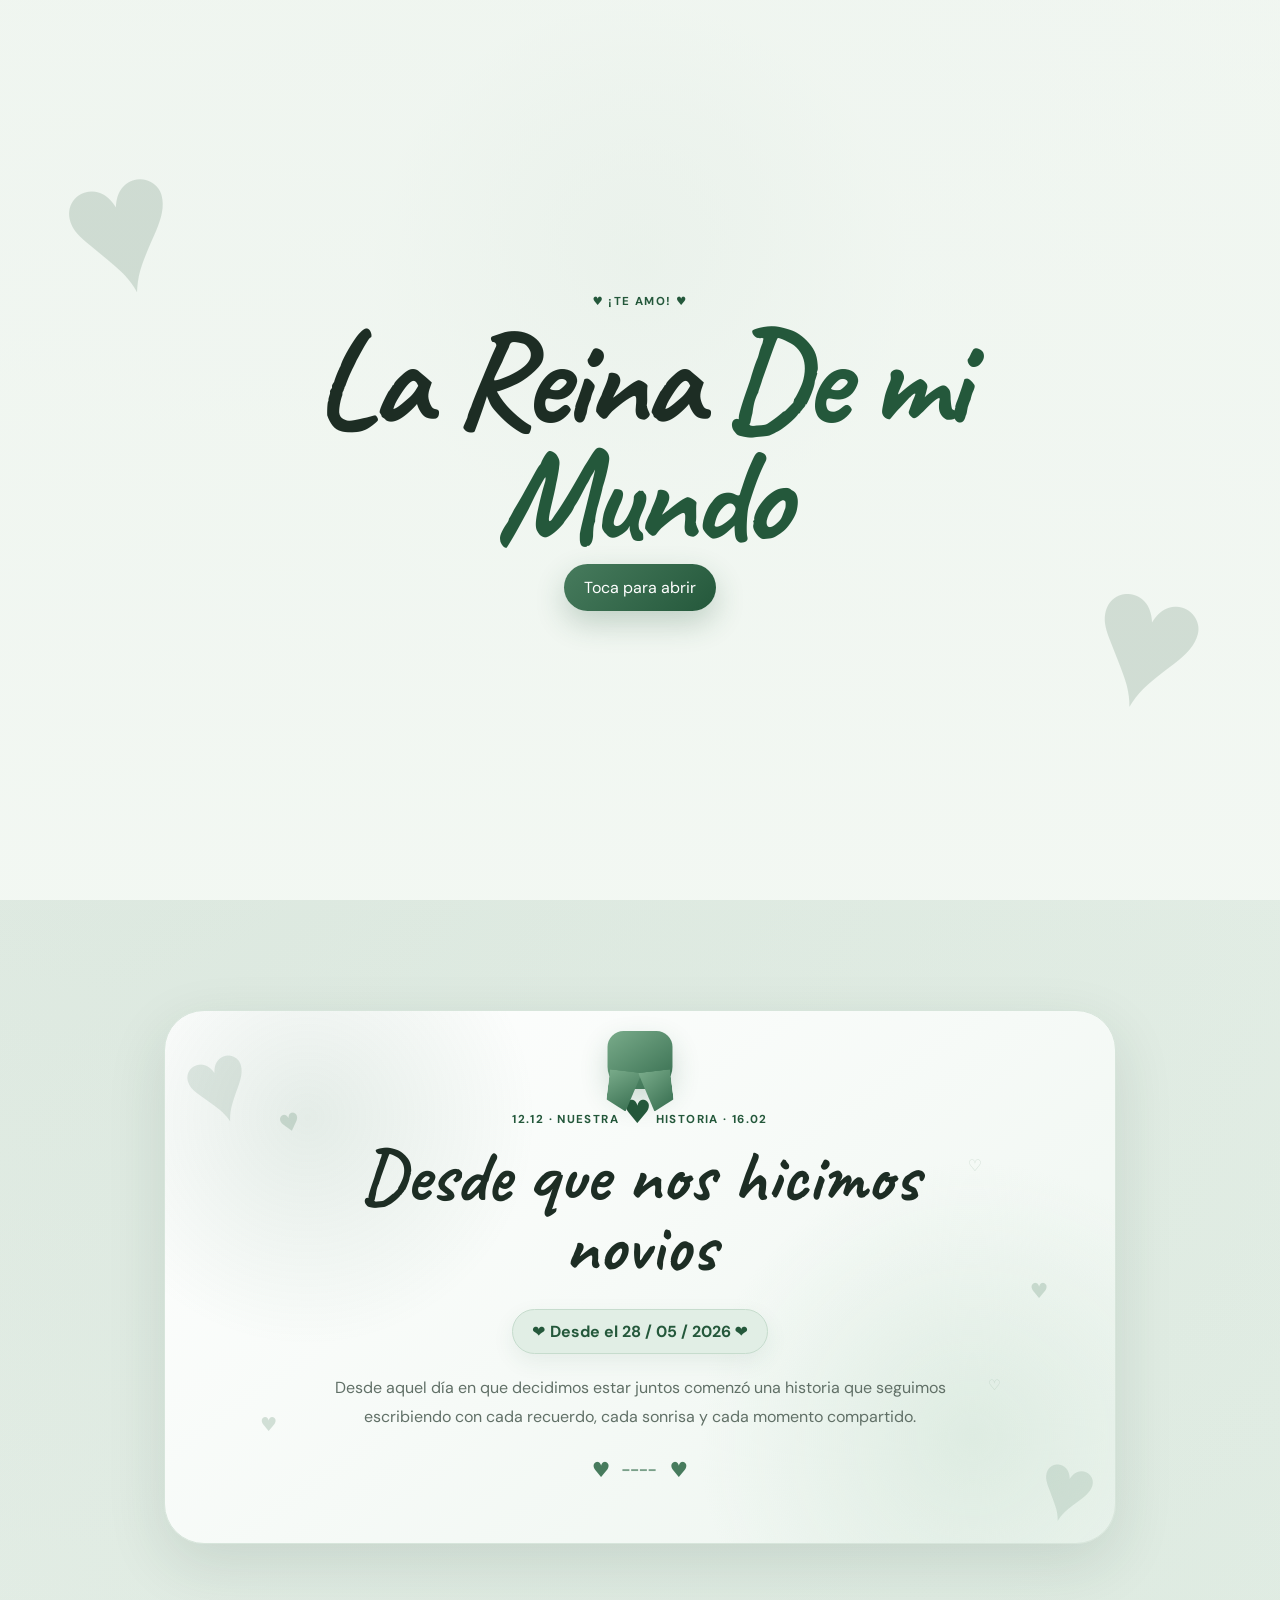
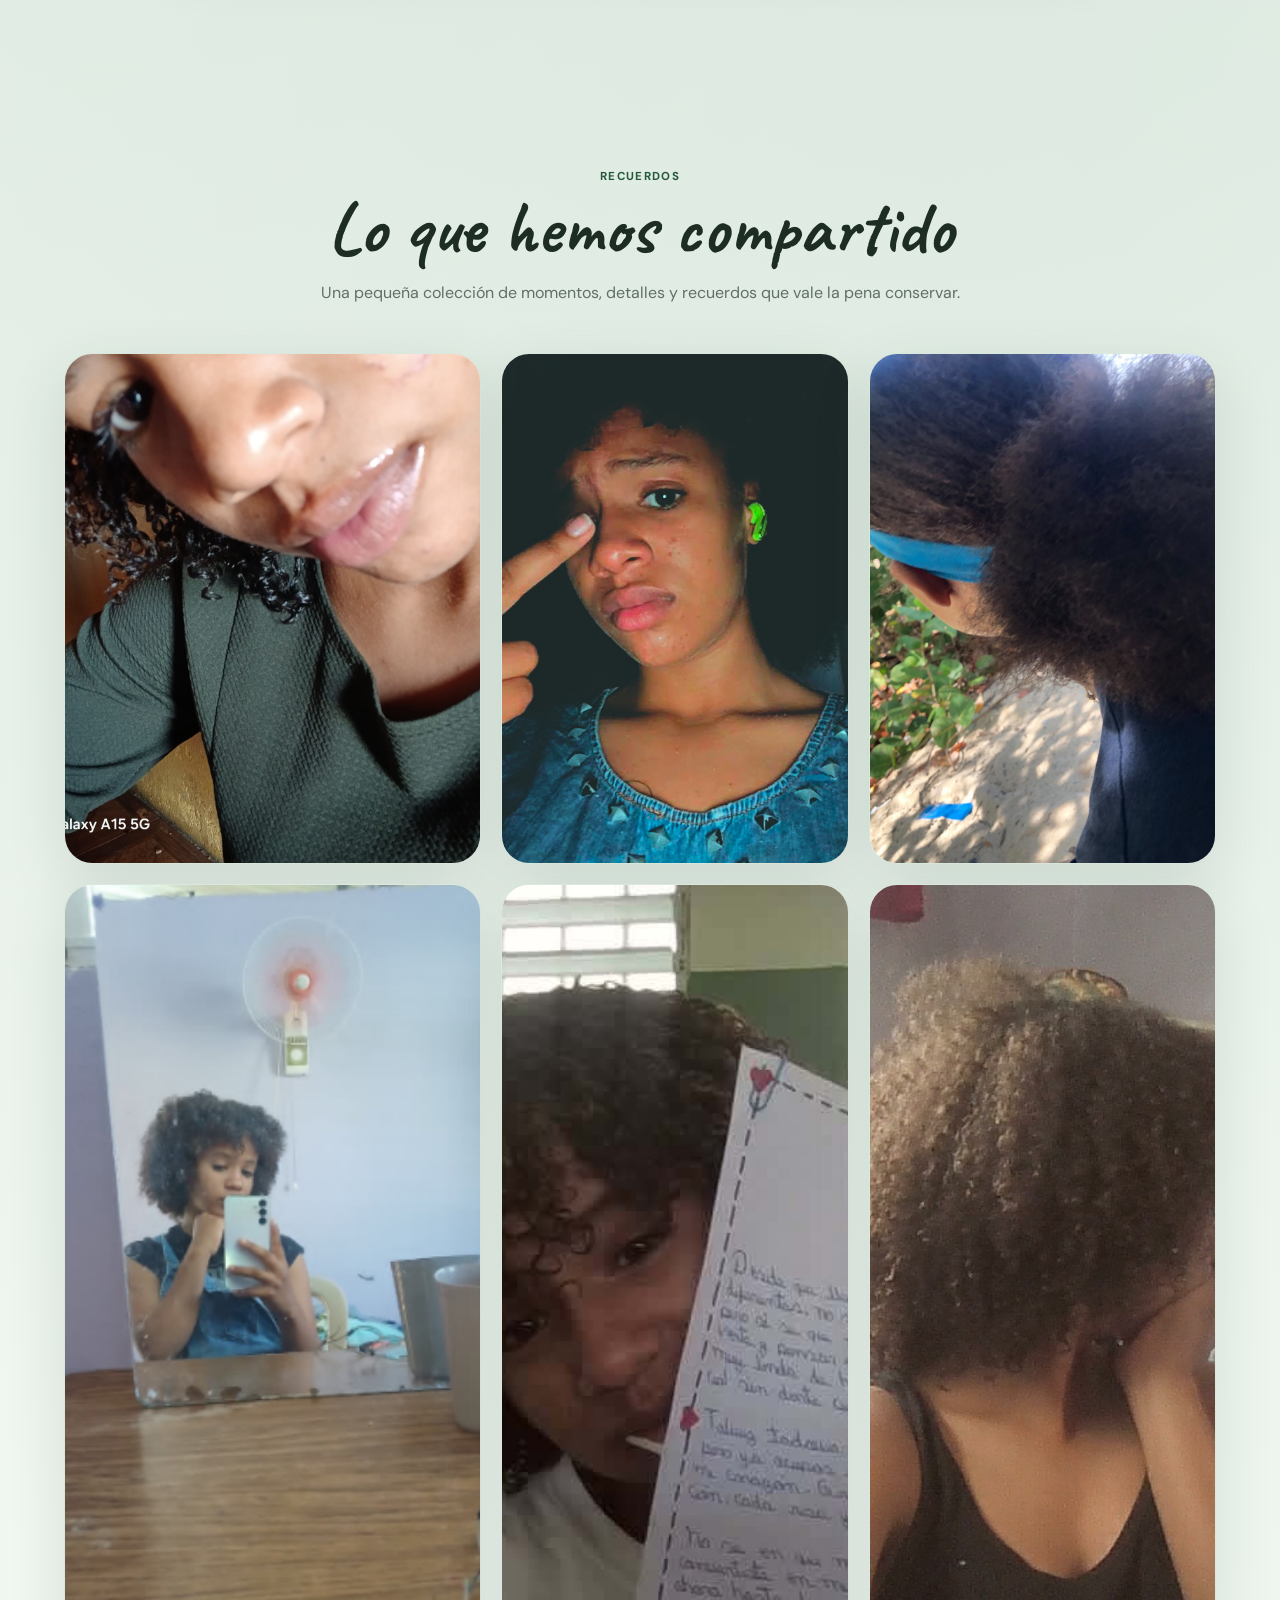
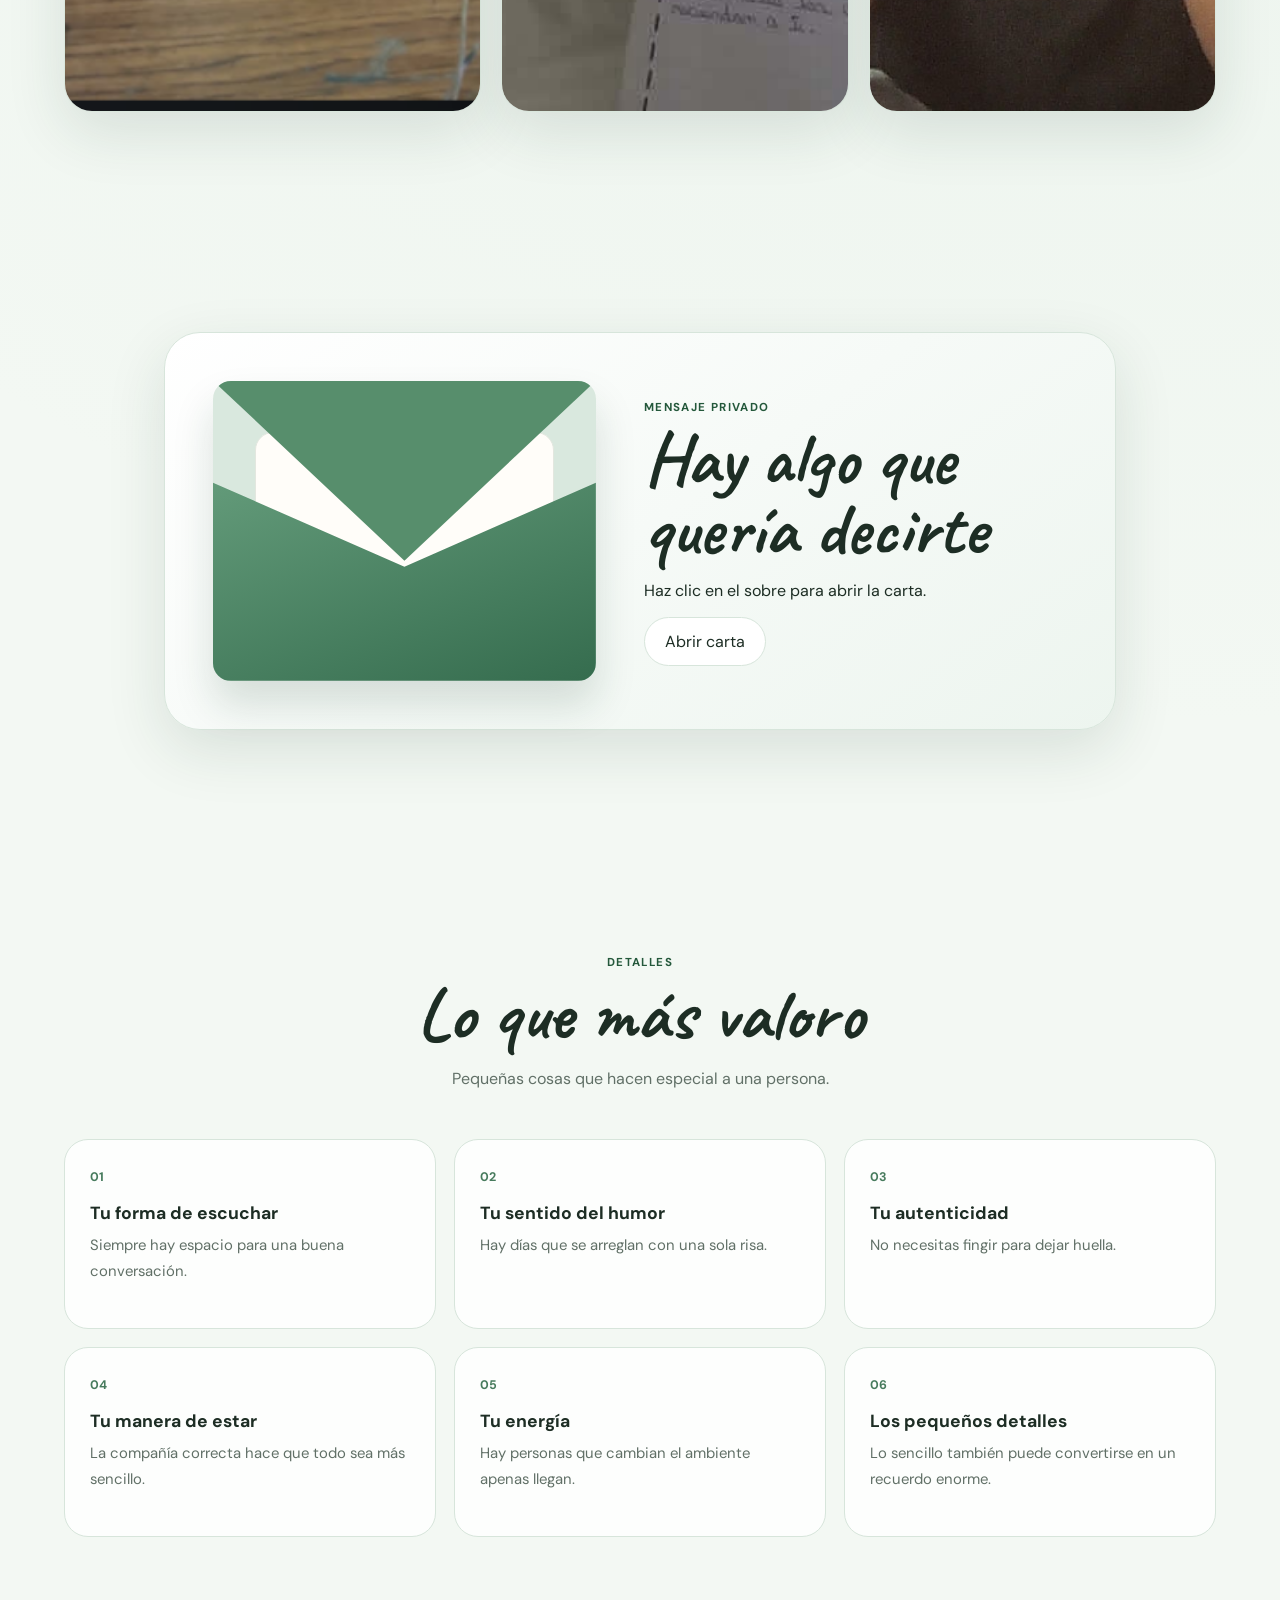
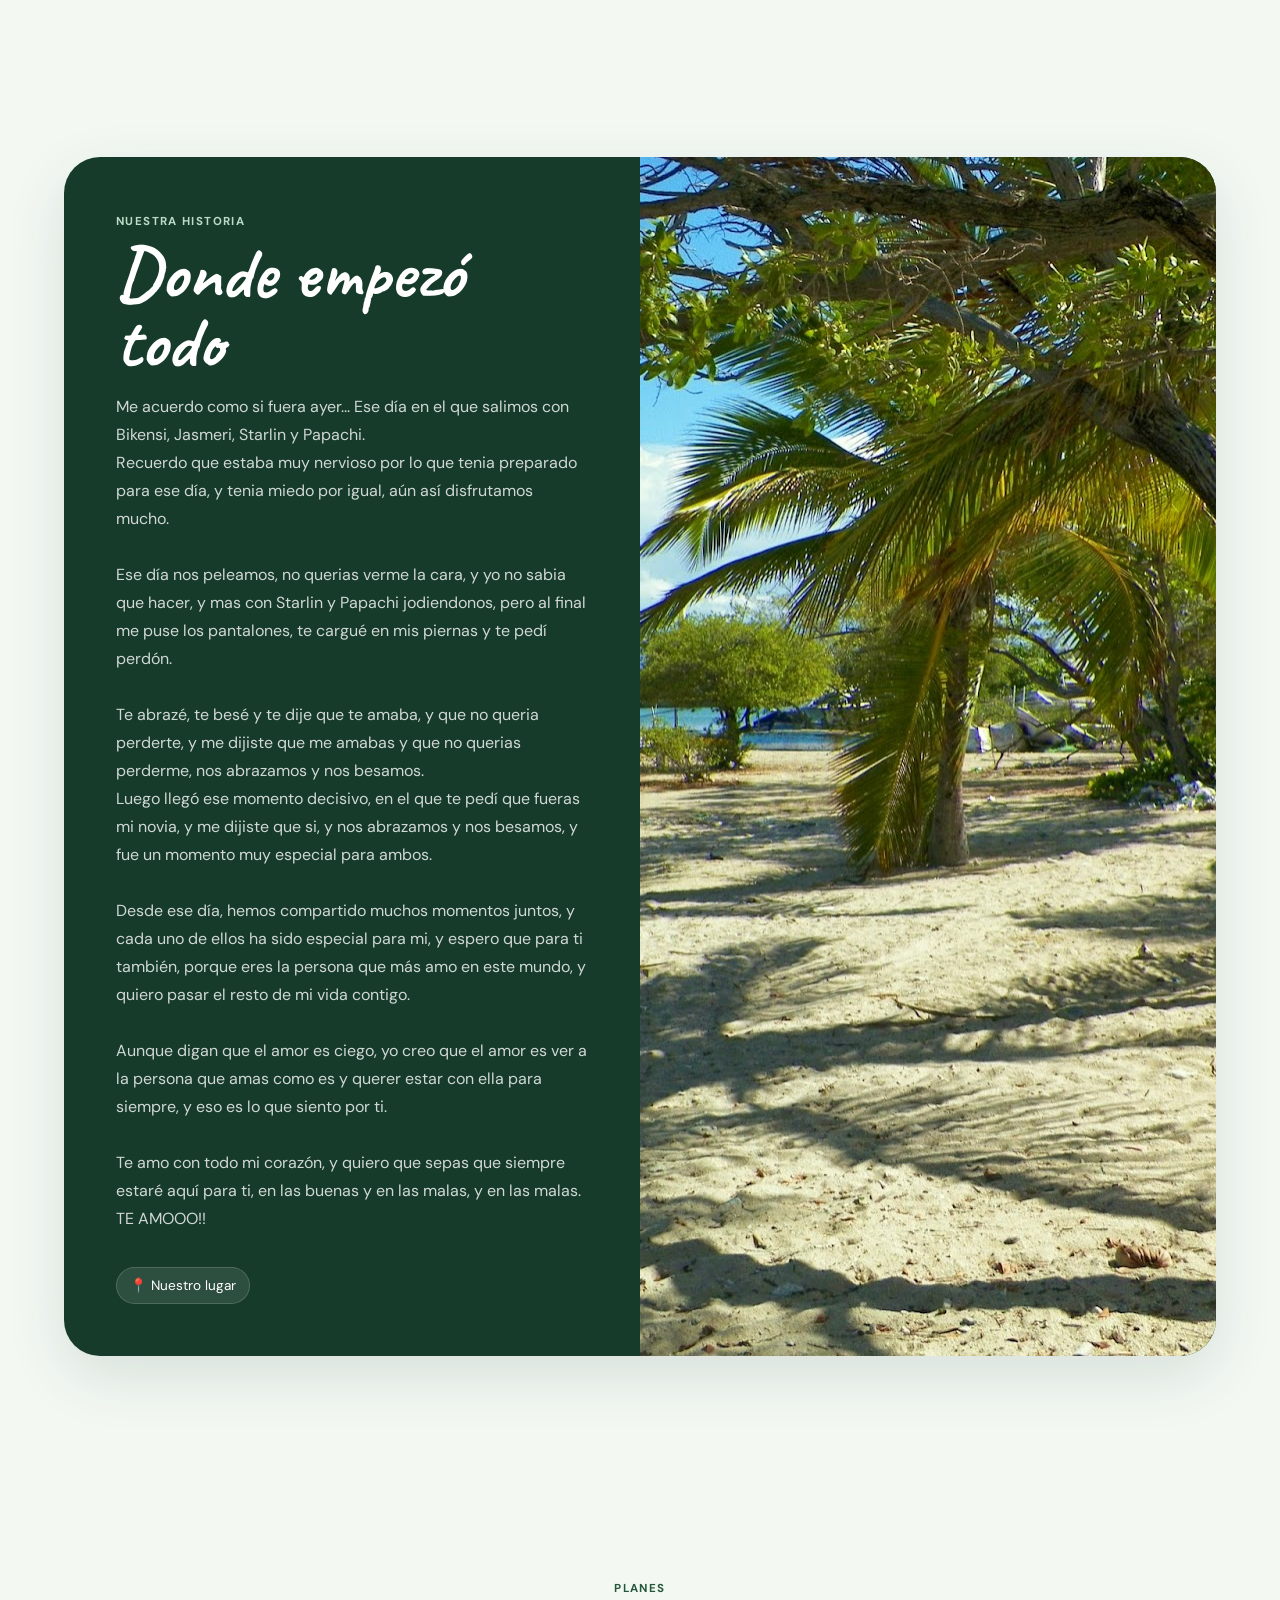
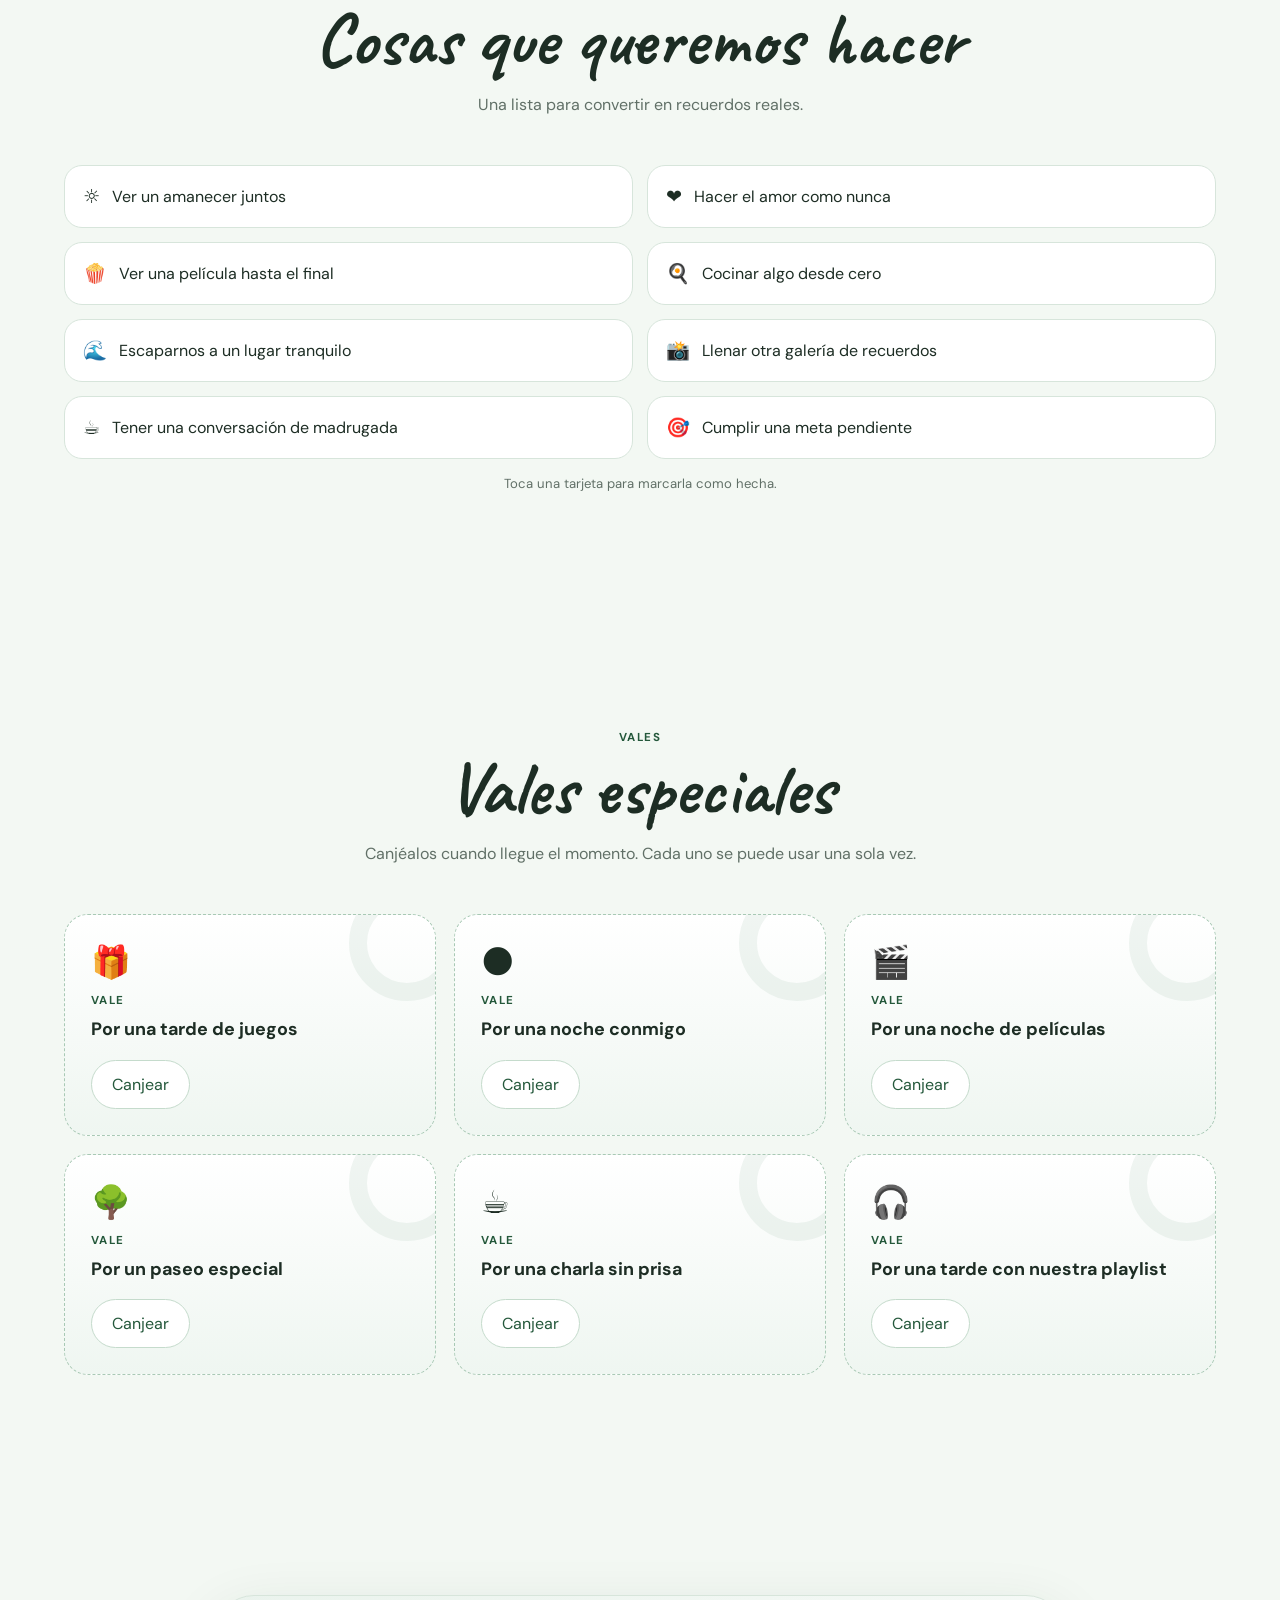
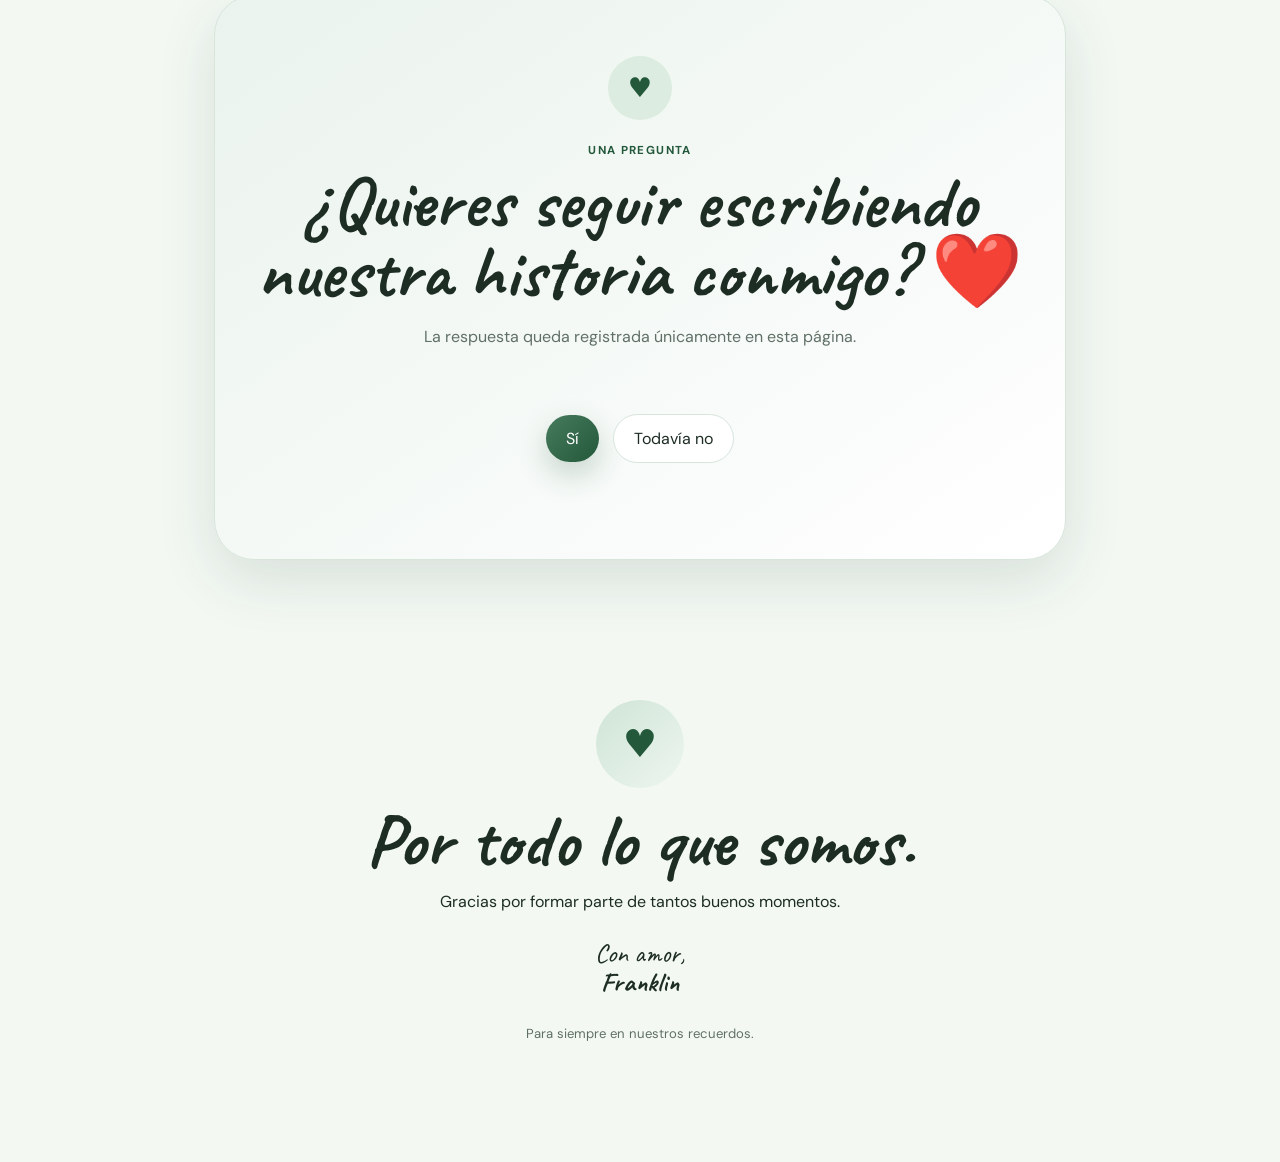
==== index.html @ 455e5d85 "Add files via upload Goo" ====
<!doctype html>
<html lang="es">
<head>
  <meta charset="utf-8">
  <meta name="viewport" content="width=device-width, initial-scale=1">
  <meta name="theme-color" content="#fff7fb">
  <title>Te amo Esperanza</title>
  <meta name="description" content="Página de regalo digital personalizada.">
  <link rel="preconnect" href="https://fonts.googleapis.com">
  <link rel="preconnect" href="https://fonts.gstatic.com" crossorigin>
  <link href="https://fonts.googleapis.com/css2?family=Caveat:wght@500;600;700&family=DM+Sans:wght@400;500;600;700&display=swap" rel="stylesheet">
  <link rel="stylesheet" href="styles.css">
</head>
<body>
  <div id="hearts" aria-hidden="true"></div>

  <main>
    <section class="hero" id="inicio">
      <div class="hero-inner">
        <div class="eyebrow">♥ ¡Te Amo! ♥</div>
        <h1>La Reina<span id="Name"> De mi Mundo</span></h1>
        <button class="primary-btn" id="openGiftBtn">Toca para abrir</button>
      </div>
    </section>

    <section class="section relationship-section reveal">
  <div class="relationship-card">

    <div class="love-ribbon" aria-hidden="true">
      <span></span>
    </div>

    <div class="relationship-hearts" aria-hidden="true">
      <span>♥</span>
      <span>♡</span>
      <span>♥</span>
      <span>♡</span>
      <span>♥</span>
    </div>

    <div class="relationship-content">
      <span class="section-kicker" style="text-align: left;">12.12 · Nuestra</span>
      <span class="date-heart">♥</span>
      <span class="section-kicker" style="text-align: right;">Historia · 16.02</span>
      <h2>Desde que nos hicimos novios</h2>

      <!-- CAMBIA ESTA FECHA POR LA FECHA REAL -->
      <div class="relationship-date">
        ❤️ Desde el <strong>28 / 05 / 2026</strong> ❤️
      </div>

      <p>
        Desde aquel día en que decidimos estar juntos comenzó una historia
        que seguimos escribiendo con cada recuerdo, cada sonrisa y cada
        momento compartido.
      </p>

      <div class="relationship-decoration" aria-hidden="true">
        <span>♥</span>
        <span>━━━━</span>
        <span>♥</span>
      </div>
    </div>

  </div>
</section>

    <section class="section memory-section reveal">
      <div class="section-heading">
        <span class="section-kicker">Recuerdos</span>
        <h2>Lo que hemos compartido</h2>
        <p>Una pequeña colección de momentos, detalles y recuerdos que vale la pena conservar.</p>
      </div>

      <div class="photo-grid">
        <figure class="photo-card tall">
          <img src="FirstPhoto.jpg" alt="Foto Especial">
          <figcaption>Un recuerdo para volver a mirar.</figcaption>
        </figure>
        <figure class="photo-card">
          <img src="Enana1.jpg" alt="Sonrisa">
          <figcaption>Así comenzó nuestro encuentro.</figcaption>
        </figure>
        <figure class="photo-card">
          <img src="Cita.jpg" alt="Paseo">
          <figcaption>En lugares que guardan una historia.</figcaption>
        </figure>
        <figure class="photo-card tall">
          <img src="Hermosa.png" alt="Pelea">
          <figcaption>Donde tuvimos nuestra primera pelea.</figcaption>
        </figure>
        <figure class="photo-card">
          <img src="MiEnana2.jpg" alt="Detalles">
          <figcaption>Los pequeños detalles que hacen la diferencia.</figcaption>
        </figure>
        <figure class="photo-card">
          <img src="Preciosa.jpg" alt="MiNiña">
          <figcaption>Eres tú, lo que más amo.</figcaption>
      </div>
    </section>

    <section class="section letter-section reveal">
      <div class="letter-wrap">
        <div class="letter-envelope" id="letterEnvelope" tabindex="0" role="button" aria-label="Abrir carta">
          <div class="envelope-back"></div>
          <div class="letter-paper">
            <br><br><br>
            <span>Para ti</span>
          </div>
          <div class="envelope-flap"></div>
          <div class="envelope-front"></div>
        </div>

        <div class="letter-copy">
          <span class="section-kicker">Mensaje privado</span>
          <h2>Hay algo que quería decirte</h2>
          <p>Haz clic en el sobre para abrir la carta.</p>
          <button class="secondary-btn" id="openLetterBtn">Abrir carta</button>
        </div>
      </div>
    </section>

    <section class="section reasons-section reveal">
      <div class="section-heading">
        <span class="section-kicker">Detalles</span>
        <h2>Lo que más valoro</h2>
        <p>Pequeñas cosas que hacen especial a una persona.</p>
      </div>

      <div class="reasons-grid">
        <article class="reason-card"><span>01</span><h3>Tu forma de escuchar</h3><p>Siempre hay espacio para una buena conversación.</p></article>
        <article class="reason-card"><span>02</span><h3>Tu sentido del humor</h3><p>Hay días que se arreglan con una sola risa.</p></article>
        <article class="reason-card"><span>03</span><h3>Tu autenticidad</h3><p>No necesitas fingir para dejar huella.</p></article>
        <article class="reason-card"><span>04</span><h3>Tu manera de estar</h3><p>La compañía correcta hace que todo sea más sencillo.</p></article>
        <article class="reason-card"><span>05</span><h3>Tu energía</h3><p>Hay personas que cambian el ambiente apenas llegan.</p></article>
        <article class="reason-card"><span>06</span><h3>Los pequeños detalles</h3><p>Lo sencillo también puede convertirse en un recuerdo enorme.</p></article>
      </div>
    </section>

    <section class="section place-section reveal">
      <div class="split-card">
        <div>
          <span class="section-kicker">Nuestra historia</span>
          <h2>Donde empezó todo</h2>
          <p id="placeText">Me acuerdo como si fuera ayer... Ese día en el que salimos con Bikensi, Jasmeri, Starlin y Papachi.
          <br>  
          Recuerdo que estaba muy nervioso por lo que tenia preparado para ese día, y tenia miedo por igual, aún así disfrutamos mucho.
          <br><br>
          Ese día nos peleamos, no querias verme la cara, y yo no sabia que hacer, y mas con Starlin y Papachi jodiendonos, pero al final me puse los pantalones, te cargué en mis piernas y te pedí perdón.
          <br><br>
            Te abrazé, te besé y te dije que te amaba, y que no queria perderte, y me dijiste que me amabas y que no querias perderme, nos abrazamos y nos besamos.
            <br>
            Luego llegó ese momento decisivo, en el que te pedí que fueras mi novia, y me dijiste que si, y nos abrazamos y nos besamos, y fue un momento muy especial para ambos.
            <br><br>
            Desde ese día, hemos compartido muchos momentos juntos, y cada uno de ellos ha sido especial para mi, y espero que para ti también, porque eres la persona que más amo en este mundo, y quiero pasar el resto de mi vida contigo.
            <br><br>
            Aunque digan que el amor es ciego, yo creo que el amor es ver a la persona que amas como es y querer estar con ella para siempre, y eso es lo que siento por ti.
            <br><br>
            Te amo con todo mi corazón, y quiero que sepas que siempre estaré aquí para ti, en las buenas y en las malas, y en las malas. TE AMOOO!!
          </p>
          <div class="date-pill">📍 Nuestro lugar</div>
        </div>
        <div class="place-photo">
          <img src="El Cayo.jpg" alt="Lugar especial">
        </div>
      </div>
    </section>

    <section class="section list-section reveal">
      <div class="section-heading">
        <span class="section-kicker">Planes</span>
        <h2>Cosas que queremos hacer</h2>
        <p>Una lista para convertir en recuerdos reales.</p>
      </div>

      <div class="bucket-list" id="bucketList">
        <button class="bucket-item"><span>☼</span> Ver un amanecer juntos</button>
        <button class="bucket-item"><span>❤️</span> Hacer el amor como nunca</button>
        <button class="bucket-item"><span>🍿</span> Ver una película hasta el final</button>
        <button class="bucket-item"><span>🍳</span> Cocinar algo desde cero</button>
        <button class="bucket-item"><span>🌊</span> Escaparnos a un lugar tranquilo</button>
        <button class="bucket-item"><span>📸</span> Llenar otra galería de recuerdos</button>
        <button class="bucket-item"><span>☕</span> Tener una conversación de madrugada</button>
        <button class="bucket-item"><span>🎯</span> Cumplir una meta pendiente</button>
      </div>
      <p class="helper">Toca una tarjeta para marcarla como hecha.</p>
    </section>

    <section class="section coupons-section reveal">
      <div class="section-heading">
        <span class="section-kicker">Vales</span>
        <h2>Vales especiales</h2>
        <p>Canjéalos cuando llegue el momento. Cada uno se puede usar una sola vez.</p>
      </div>

      <div class="coupons-grid" id="couponsGrid">
        <article class="coupon"><div class="coupon-icon">🎁</div><span>Vale</span><h3>Por una tarde de juegos</h3><button class="coupon-btn">Canjear</button></article>
        <article class="coupon"><div class="coupon-icon">🌑</div><span>Vale</span><h3>Por una noche conmigo</h3><button class="coupon-btn">Canjear</button></article>
        <article class="coupon"><div class="coupon-icon">🎬</div><span>Vale</span><h3>Por una noche de películas</h3><button class="coupon-btn">Canjear</button></article>
        <article class="coupon"><div class="coupon-icon">🌳</div><span>Vale</span><h3>Por un paseo especial</h3><button class="coupon-btn">Canjear</button></article>
        <article class="coupon"><div class="coupon-icon">☕</div><span>Vale</span><h3>Por una charla sin prisa</h3><button class="coupon-btn">Canjear</button></article>
        <article class="coupon"><div class="coupon-icon">🎧</div><span>Vale</span><h3>Por una tarde con nuestra playlist</h3><button class="coupon-btn">Canjear</button></article>
      </div>
    </section>

    <section class="section question-section reveal">
      <div class="question-card">
        <div class="mini-heart">♥</div>
        <span class="section-kicker">Una pregunta</span>
        <h2 id="questionTitle">
          ¿Quieres seguir escribiendo nuestra historia conmigo? ❤️
        </h2>
        <p>La respuesta queda registrada únicamente en esta página.</p>
        <div class="question-actions">
          <button class="primary-btn" id="yesBtn">Sí</button>
          <button class="secondary-btn" id="noBtn">Todavía no</button>
        </div>
      </div>
    </section>

    <section class="section finale reveal">
      <div class="finale-card">
        <div class="final-heart">♥</div>
        <h2 id="finalTitle">Por todo lo que somos.</h2>
        <p id="finalText">Gracias por formar parte de tantos buenos momentos.</p>
        <p class="signature">Con amor,<br><strong id="senderName">Franklin</strong></p>
        <div class="final-note">Para siempre en nuestros recuerdos.</div>
      </div>
    </section>
  </main>

  <div class="modal" id="letterModal" aria-hidden="true" role="dialog" aria-modal="true">
    <div class="modal-backdrop"></div>
    <div class="letter-modal">
      <button class="close-btn" id="closeLetterBtn" aria-label="Cerrar">×</button>
      <span class="section-kicker">Carta privada</span>
      <h2>Para ti</h2>
      <div class="letter-text">
        <p>Quería dejarte algo que pudieras abrir con calma.</p>
        <p>A veces los mensajes importantes se pierden entre notificaciones, prisas y días normales. Esta página existe para detener un momento el tiempo y guardar aquí lo que merece recordarse.</p>
        <p>Gracias por las conversaciones, las risas, los planes y también por esos momentos sencillos que terminaron significando mucho.</p>
        <p>Ojalá cada vez que vuelvas a esta página encuentres una razón para sonreír.</p>
      </div>
      <p class="letter-sign">Con cariño,<br><strong id="letterSigner">Franklin</strong></p>
    </div>
  </div>

  <div class="modal" id="questionModal" aria-hidden="true" role="dialog" aria-modal="true">
    <div class="modal-backdrop"></div>
    <div class="success-modal">
      <div class="success-icon">✓</div>
      <span class="section-kicker">Guardado</span>
      <h2>¡Listo!</h2>
      <p>Este momento queda marcado en la página.</p>
      <button class="primary-btn" id="closeQuestionBtn">Cerrar</button>
    </div>
  </div>

  <div class="toast" id="toast" role="status" aria-live="polite"></div>

  <script src="script.js"></script>
</body>
</html>
---- styles.css ----
:root{
  --bg:#f3f8f3;
  --surface:#ffffff;
  --surface-soft:#e8f1eb;
  --ink:#1d2d24;
  --muted:#617067;
  --accent:#477b5d;
  --accent-strong:#24583b;
  --accent-deep:#163b2a;
  --accent-light:#cfe3d5;
  --line:#d7e5db;
  --shadow:0 20px 60px rgba(22,59,42,.12);
  --radius:28px;
  --serif:"Caveat",cursive;
  --sans:"DM Sans",system-ui,-apple-system,BlinkMacSystemFont,"Segoe UI",sans-serif;
}
*{box-sizing:border-box}
html{scroll-behavior:smooth}
body{
  margin:0;color:var(--ink);
  background:radial-gradient(circle at 8% 8%,rgba(71,123,93,.10),transparent 28%),radial-gradient(circle at 92% 18%,rgba(207,227,213,.38),transparent 30%),var(--bg);
  font-family:var(--sans);overflow-x:hidden
}
a{color:inherit}
img{display:block;width:100%;height:100%;object-fit:cover}
button{font:inherit}
main{position:relative}
#hearts{position:fixed;inset:0;pointer-events:none;z-index:30;overflow:hidden}
#youtubePlayer{position:fixed;width:2px;height:2px;left:-20px;top:-20px;opacity:.01;pointer-events:none;overflow:hidden}
.floating-heart{position:absolute;bottom:-40px;font-size:18px;opacity:.72;color:#477b5d;animation:floatUp linear forwards}
@keyframes floatUp{to{transform:translateY(-110vh) rotate(25deg);opacity:0}}
.hero{min-height:100svh;display:grid;place-items:center;text-align:center;padding:40px 24px;background:linear-gradient(180deg,rgba(243,248,243,.74),rgba(243,248,243,.97)),radial-gradient(circle at 50% 30%,rgba(71,123,93,.18),transparent 30%);position:relative}
.hero:before,.hero:after{content:"♥";position:absolute;color:rgba(36,88,59,.16);font-size:clamp(6rem,16vw,12rem);font-family:var(--serif)}
.hero:before{left:5%;top:12%;transform:rotate(-14deg)}
.hero:after{right:6%;bottom:15%;transform:rotate(15deg)}
.hero-inner{max-width:800px;position:relative;z-index:1}
.eyebrow,.section-kicker{display:inline-flex;letter-spacing:.12em;text-transform:uppercase;font-size:.72rem;font-weight:700;color:var(--accent-strong)}
.hero h1{margin:10px 0;font:700 clamp(4rem,12vw,8.5rem)/.86 var(--serif);letter-spacing:-.035em}
.hero h1 span{color:var(--accent-strong)}
.hero-subtitle{max-width:560px;margin:0 auto 28px;color:var(--muted);font-size:1.05rem}
.primary-btn,.secondary-btn,.coupon-btn{border:0;border-radius:999px;padding:13px 20px;cursor:pointer;transition:.25s ease}
.primary-btn{color:#fff;background:linear-gradient(135deg,var(--accent),var(--accent-strong));box-shadow:0 12px 30px rgba(36,88,59,.24)}
.primary-btn:hover{transform:translateY(-2px);filter:saturate(1.08)}
.secondary-btn{color:var(--ink);background:var(--surface);border:1px solid var(--line)}
.secondary-btn:hover{transform:translateY(-2px);background:var(--surface-soft)}
.section{padding:110px 24px;max-width:1200px;margin:0 auto}
.section-heading{text-align:center;max-width:750px;margin:0 auto 46px}
.section h2{margin:8px 0 12px;font:700 clamp(2.4rem,6vw,4.6rem)/.95 var(--serif)}
.section-heading p,.reason-card p,.split-card p,.question-card p{color:var(--muted);line-height:1.75}
.photo-grid{display:grid;grid-template-columns:1.2fr 1fr 1fr;gap:20px}
.photo-card{margin:0;border-radius:var(--radius);overflow:hidden;background:var(--surface);border:1px solid rgba(215,229,219,.92);box-shadow:var(--shadow);min-height:320px}
.photo-card.tall{min-height:500px}
.photo-card img{transition:transform .7s ease}
.photo-card:hover img{transform:scale(1.04)}
.photo-card figcaption{padding:15px 17px;color:var(--muted);font-size:.9rem}
.letter-section{max-width:1000px}
.letter-wrap{display:grid;grid-template-columns:.95fr 1.05fr;gap:48px;align-items:center;background:linear-gradient(145deg,#fff,#edf5ef);border:1px solid var(--line);border-radius:36px;padding:48px;box-shadow:var(--shadow)}
.letter-envelope{position:relative;height:300px;cursor:pointer;perspective:1200px}
.envelope-back,.envelope-front,.envelope-flap,.letter-paper{position:absolute;inset:0;border-radius:18px}
.envelope-back{background:#d9e8de;box-shadow:0 24px 40px rgba(22,59,42,.15)}
.envelope-front{background:linear-gradient(160deg,#70a886,#356c4e);clip-path:polygon(0 34%,50% 62%,100% 34%,100% 100%,0 100%)}
.envelope-flap{background:#578e6c;clip-path:polygon(0 0,100% 0,50% 60%);transform-origin:top center;transition:transform .55s ease}
.letter-paper{width:78%;height:78%;left:11%;top:11%;background:#fffdf9;border:1px solid #e3e7df;transform:translateY(18px);transition:transform .55s ease;display:grid;place-items:center;color:var(--accent-strong);font:600 2.3rem var(--serif)}
.letter-envelope.open .envelope-flap{transform:rotateX(180deg)}
.letter-envelope.open .letter-paper{transform:translateY(-40px)}
.reasons-grid{display:grid;grid-template-columns:repeat(3,1fr);gap:18px}
.reason-card{background:rgba(255,255,255,.84);border:1px solid var(--line);border-radius:24px;padding:25px;min-height:190px;transition:.25s ease}
.reason-card:hover{transform:translateY(-4px);box-shadow:var(--shadow)}
.reason-card>span{color:var(--accent);font-weight:700;font-size:.78rem}
.reason-card h3{margin:16px 0 8px;font-size:1.1rem}
.reason-card p{margin:0;font-size:.93rem}
.split-card{display:grid;grid-template-columns:1fr 1fr;gap:0;overflow:hidden;border-radius:36px;background:var(--accent-deep);color:#fff;box-shadow:var(--shadow)}
.split-card>div:first-child{padding:52px}
.split-card .section-kicker{color:#b9dcc6}
.split-card p{color:rgba(255,255,255,.80)}
.place-photo{min-height:420px}
.date-pill{display:inline-flex;margin-top:18px;padding:9px 13px;border-radius:999px;background:rgba(255,255,255,.10);border:1px solid rgba(255,255,255,.16);font-size:.85rem}
.bucket-list{display:grid;grid-template-columns:repeat(2,1fr);gap:14px}
.bucket-item{background:var(--surface);border:1px solid var(--line);border-radius:18px;padding:18px;display:flex;align-items:center;gap:12px;text-align:left;cursor:pointer;color:var(--ink);transition:.2s ease}
.bucket-item span{font-size:1.2rem}
.bucket-item.done{background:#e5f0e8;border-color:#bdd5c5;text-decoration:line-through;color:#668071}
.bucket-item.done:after{content:"✓";margin-left:auto;color:var(--accent-strong);font-weight:700}
.helper{text-align:center;color:var(--muted);font-size:.82rem;margin-top:16px}
.coupons-grid{display:grid;grid-template-columns:repeat(3,1fr);gap:18px}
.coupon{position:relative;padding:26px;border:1px dashed #a9c9b5;border-radius:24px;background:linear-gradient(180deg,#fff,#eff6f1);overflow:hidden}
.coupon:after{content:"";position:absolute;width:80px;height:80px;border:18px solid rgba(71,123,93,.08);border-radius:50%;right:-30px;top:-30px}
.coupon-icon{font-size:2rem}
.coupon span{display:block;margin-top:10px;font-size:.72rem;font-weight:700;text-transform:uppercase;letter-spacing:.12em;color:var(--accent-strong)}
.coupon h3{font-size:1.12rem;margin:9px 0 18px;line-height:1.35}
.coupon-btn{color:var(--accent-strong);background:white;border:1px solid #c5dbcc}
.coupon-btn.redeemed{background:#eef0ef;color:#7b8580;border-color:#d7ddda;cursor:not-allowed}
.question-section{max-width:900px}
.question-card{text-align:center;background:linear-gradient(145deg,#eaf3ed,#fff);border:1px solid var(--line);border-radius:40px;padding:60px 30px;box-shadow:var(--shadow)}
.mini-heart,.final-heart{display:grid;place-items:center;width:64px;height:64px;margin:0 auto 18px;border-radius:50%;background:#dcece1;color:var(--accent-strong);font-size:1.7rem}
.question-actions{display:flex;justify-content:center;gap:12px;margin-top:28px}
.finale{padding-top:30px;padding-bottom:120px}
.finale-card{text-align:center}
.final-heart{width:88px;height:88px;font-size:2.4rem;background:linear-gradient(135deg,#cfe4d6,#edf6f0)}
.signature{font-family:var(--serif);font-size:1.65rem;line-height:1.1}
.final-note{margin-top:28px;color:var(--muted);font-size:.82rem}
.modal{position:fixed;inset:0;display:none;align-items:center;justify-content:center;padding:20px;z-index:100}
.modal.show{display:flex}
.modal-backdrop{position:absolute;inset:0;background:rgba(12,34,22,.58);backdrop-filter:blur(8px)}
.letter-modal,.success-modal{position:relative;z-index:1;width:min(760px,100%);background:#fffdfb;border-radius:30px;padding:38px;box-shadow:0 40px 100px rgba(0,0,0,.24);animation:modalIn .25s ease}
.success-modal{text-align:center;width:min(500px,100%)}
@keyframes modalIn{from{transform:translateY(14px);opacity:0}to{transform:none;opacity:1}}
.close-btn{position:absolute;top:14px;right:14px;width:38px;height:38px;border:0;border-radius:50%;background:#edf3ef;font-size:1.4rem;cursor:pointer;color:var(--ink)}
.letter-text{font:500 1.32rem/1.55 var(--serif);color:#425048}
.letter-sign{font:500 1.5rem/1.1 var(--serif);margin-top:24px}
.success-icon{width:72px;height:72px;margin:0 auto 16px;border-radius:50%;display:grid;place-items:center;background:#e3f3e8;color:#27764a;font-size:2rem;font-weight:800}
.toast{position:fixed;left:50%;bottom:28px;transform:translate(-50%,20px);padding:12px 16px;background:#1d2d24;color:#fff;border-radius:999px;opacity:0;pointer-events:none;transition:.25s ease;z-index:120;font-size:.9rem}
.toast.show{opacity:1;transform:translate(-50%,0)}
.reveal{opacity:0;transform:translateY(25px);transition:opacity .7s ease,transform .7s ease}
.reveal.visible{opacity:1;transform:none}
@media (max-width:1000px){
  .photo-grid{grid-template-columns:repeat(2,1fr)}
  .reasons-grid{grid-template-columns:repeat(2,1fr)}
  .coupons-grid{grid-template-columns:repeat(2,1fr)}
  .photo-card.tall{min-height:300px}
}
@media (max-width:900px){
  .split-card,.letter-wrap{grid-template-columns:1fr}
  .place-photo{min-height:380px}
}
@media (max-width:640px){
  .section{padding:78px 18px}
  .photo-grid,.reasons-grid,.coupons-grid,.bucket-list{grid-template-columns:1fr}
  .letter-wrap{padding:25px}
  .letter-envelope{height:240px}
  .hero h1{font-size:4.5rem}
  .hero-subtitle{font-size:.97rem}
  .question-actions{flex-direction:column}
  .question-actions button{width:100%}
  .split-card>div:first-child{padding:32px}
  .place-photo{min-height:380px}
  .letter-modal,.success-modal{padding:30px 22px}
  .letter-text{font-size:1.16rem}
}
@media (prefers-reduced-motion:reduce){
  html{scroll-behavior:auto}
  *,*:before,*:after{animation-duration:.01ms!important;animation-iteration-count:1!important;transition-duration:.01ms!important}
}

/* =========================================================
   DECORACIÓN ROMÁNTICA EXTRA
   ========================================================= */

.relationship-section{
  max-width:1000px;
  position:relative;
}

.relationship-card{
  position:relative;
  overflow:hidden;
  text-align:center;
  padding:80px 40px 60px;
  border-radius:40px;

  background:
    radial-gradient(
      circle at 15% 20%,
      rgba(71,123,93,.13),
      transparent 25%
    ),
    radial-gradient(
      circle at 85% 80%,
      rgba(207,227,213,.55),
      transparent 30%
    ),
    linear-gradient(145deg,#ffffff,#edf5ef);

  border:1px solid var(--line);
  box-shadow:var(--shadow);
}

/* Corazones grandes decorativos */
.relationship-card:before,
.relationship-card:after{
  content:"♥";
  position:absolute;
  font-family:var(--serif);
  color:rgba(36,88,59,.12);
  line-height:1;
  pointer-events:none;
}

.relationship-card:before{
  left:20px;
  top:18px;
  font-size:7rem;
  transform:rotate(-18deg);
}

.relationship-card:after{
  right:20px;
  bottom:5px;
  font-size:6rem;
  transform:rotate(16deg);
}

.date-heart {
  font-size: 2rem;
  color: var(--accent-strong);
  flex-shrink: 0;
}

/* Lazo superior */
.love-ribbon{
  position:absolute;
  top:20px;
  left:50%;
  transform:translateX(-50%);
  width:65px;
  height:58px;
  display:grid;
  place-items:center;

  background:linear-gradient(
    145deg,
    #79ab8a,
    #356c4e
  );

  color:#fff;
  border-radius:16px 16px 22px 22px;

  box-shadow:
    0 12px 28px rgba(36,88,59,.20);

  z-index:3;
}

.love-ribbon span{
  font-size:1.6rem;
}

/* Colas del lazo */
.love-ribbon:before,
.love-ribbon:after{
  content:"";
  position:absolute;
  bottom:-22px;
  width:32px;
  height:40px;
  background:inherit;
  z-index:-1;
}

.love-ribbon:before{
  left:0;
  clip-path:polygon(
    0 0,
    100% 0,
    64% 100%,
    0 76%
  );
  transform:rotate(7deg);
}

.love-ribbon:after{
  right:0;
  clip-path:polygon(
    0 0,
    100% 0,
    100% 76%,
    36% 100%
  );
  transform:rotate(-7deg);
}

/* Corazones interiores */
.relationship-hearts{
  position:absolute;
  inset:0;
  pointer-events:none;
}

.relationship-hearts span{
  position:absolute;
  color:rgba(71,123,93,.22);
  font-size:1rem;
}

.relationship-hearts span:nth-child(1){
  top:18%;
  left:12%;
  font-size:1.5rem;
  transform:rotate(-15deg);
}

.relationship-hearts span:nth-child(2){
  top:27%;
  right:14%;
  font-size:1rem;
}

.relationship-hearts span:nth-child(3){
  bottom:20%;
  left:10%;
  font-size:1.2rem;
}

.relationship-hearts span:nth-child(4){
  bottom:28%;
  right:12%;
  font-size:.9rem;
}

.relationship-hearts span:nth-child(5){
  top:50%;
  right:7%;
  font-size:1.3rem;
}

/* Contenido */
.relationship-content{
  position:relative;
  z-index:2;
  max-width:700px;
  margin:auto;
}

.relationship-date{
  display:inline-block;
  margin:16px 0 20px;
  padding:11px 19px;

  border-radius:999px;

  background:#e1eee5;
  border:1px solid #c6dccd;

  color:var(--accent-strong);
  font-weight:700;

  box-shadow:
    0 8px 22px rgba(36,88,59,.08);
}

.relationship-content p{
  max-width:620px;
  margin:0 auto;
  color:var(--muted);
  line-height:1.8;
}

.relationship-decoration{
  margin-top:25px;
  display:flex;
  align-items:center;
  justify-content:center;
  gap:12px;

  color:var(--accent);
}

.relationship-decoration span:first-child,
.relationship-decoration span:last-child{
  font-size:1.3rem;
}

.relationship-decoration span:nth-child(2){
  font-size:.7rem;
  letter-spacing:.18em;
  opacity:.7;
}


/* =========================================================
   PREGUNTA FINAL SÍ / NO
   ========================================================= */

.final-question{
  position:relative;
}

.question-actions{
  position:relative;
  display:flex;
  justify-content:center;
  align-items:center;
  gap:14px;
  min-height:120px;
  margin-top:28px;
  overflow:visible;
}

.final-yes,
.final-no{
  position:relative;
  transform-origin:center center;

  transition:
    transform .35s ease,
    padding .35s ease,
    font-size .35s ease,
    opacity .35s ease,
    box-shadow .35s ease;
}

.final-yes{
  min-width:120px;
  z-index:3;
}

.final-no{
  min-width:120px;
  z-index:2;
}

/* Estado final */
.question-actions.no-finished .final-no{
  transform:scale(.18);
  opacity:.12;
  pointer-events:none;
}

.question-actions.no-finished .final-yes{
  box-shadow:
    0 18px 42px rgba(36,88,59,.36);
}

/* Pequeño pulso al Sí */
@keyframes loveButtonPulse{
  0%{
    transform:scale(1);
  }

  50%{
    transform:scale(2);
  }

  100%{
    transform:scale(1.75);
  }
}

.question-actions.no-finished .final-yes{
  animation:loveButtonPulse .65s ease forwards;
}

@media (max-width:640px){

  .relationship-card{
    padding:80px 24px 45px;
  }

  .relationship-card:before{
    font-size:5rem;
  }

  .relationship-card:after{
    font-size:4.5rem;
  }

  .question-actions{
    min-height:170px;
  }

  .final-yes,
  .final-no{
    min-width:110px;
  }
}
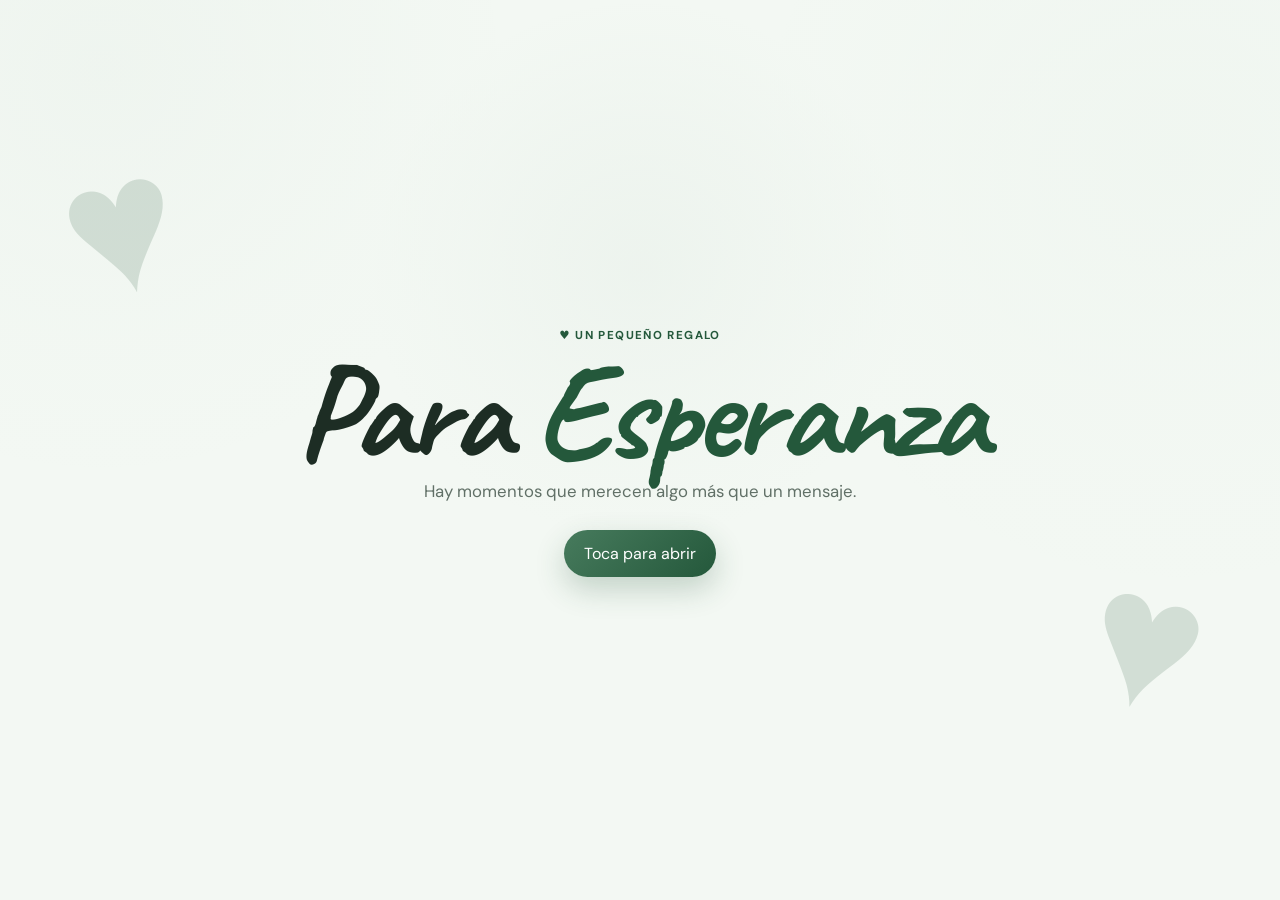
==== commit 482ceb05: "Rename index22.html to index.html" ====
--- a/index.html
+++ b/index.html
@@ -1,10 +1,10 @@
-<!doctype html>
-<html lang="es">
+<!DOCTYPE html>
+<html lang="en">
 <head>
-  <meta charset="utf-8">
+    <meta charset="utf-8">
   <meta name="viewport" content="width=device-width, initial-scale=1">
   <meta name="theme-color" content="#fff7fb">
-  <title>Te amo Esperanza</title>
+  <title>Un regalo para ti amor mio</title>
   <meta name="description" content="Página de regalo digital personalizada.">
   <link rel="preconnect" href="https://fonts.googleapis.com">
   <link rel="preconnect" href="https://fonts.gstatic.com" crossorigin>
@@ -12,252 +12,18 @@
   <link rel="stylesheet" href="styles.css">
 </head>
 <body>
-  <div id="hearts" aria-hidden="true"></div>
+    <div id="hearts" aria-hidden="true"></div>
 
   <main>
     <section class="hero" id="inicio">
       <div class="hero-inner">
-        <div class="eyebrow">♥ ¡Te Amo! ♥</div>
-        <h1>La Reina<span id="Name"> De mi Mundo</span></h1>
-        <button class="primary-btn" id="openGiftBtn">Toca para abrir</button>
+        <div class="eyebrow">♥ Un pequeño regalo</div>
+        <h1>Para <span id="recipientName">Esperanza</span></h1>
+        <p class="hero-subtitle">Hay momentos que merecen algo más que un mensaje.</p>
+        <a href="index2.html">
+            <button class="primary-btn" id="openGiftBtn">Toca para abrir</button>
+        </a>
       </div>
     </section>
-
-    <section class="section relationship-section reveal">
-  <div class="relationship-card">
-
-    <div class="love-ribbon" aria-hidden="true">
-      <span></span>
-    </div>
-
-    <div class="relationship-hearts" aria-hidden="true">
-      <span>♥</span>
-      <span>♡</span>
-      <span>♥</span>
-      <span>♡</span>
-      <span>♥</span>
-    </div>
-
-    <div class="relationship-content">
-      <span class="section-kicker" style="text-align: left;">12.12 · Nuestra</span>
-      <span class="date-heart">♥</span>
-      <span class="section-kicker" style="text-align: right;">Historia · 16.02</span>
-      <h2>Desde que nos hicimos novios</h2>
-
-      <!-- CAMBIA ESTA FECHA POR LA FECHA REAL -->
-      <div class="relationship-date">
-        ❤️ Desde el <strong>28 / 05 / 2026</strong> ❤️
-      </div>
-
-      <p>
-        Desde aquel día en que decidimos estar juntos comenzó una historia
-        que seguimos escribiendo con cada recuerdo, cada sonrisa y cada
-        momento compartido.
-      </p>
-
-      <div class="relationship-decoration" aria-hidden="true">
-        <span>♥</span>
-        <span>━━━━</span>
-        <span>♥</span>
-      </div>
-    </div>
-
-  </div>
-</section>
-
-    <section class="section memory-section reveal">
-      <div class="section-heading">
-        <span class="section-kicker">Recuerdos</span>
-        <h2>Lo que hemos compartido</h2>
-        <p>Una pequeña colección de momentos, detalles y recuerdos que vale la pena conservar.</p>
-      </div>
-
-      <div class="photo-grid">
-        <figure class="photo-card tall">
-          <img src="FirstPhoto.jpg" alt="Foto Especial">
-          <figcaption>Un recuerdo para volver a mirar.</figcaption>
-        </figure>
-        <figure class="photo-card">
-          <img src="Enana1.jpg" alt="Sonrisa">
-          <figcaption>Así comenzó nuestro encuentro.</figcaption>
-        </figure>
-        <figure class="photo-card">
-          <img src="Cita.jpg" alt="Paseo">
-          <figcaption>En lugares que guardan una historia.</figcaption>
-        </figure>
-        <figure class="photo-card tall">
-          <img src="Hermosa.png" alt="Pelea">
-          <figcaption>Donde tuvimos nuestra primera pelea.</figcaption>
-        </figure>
-        <figure class="photo-card">
-          <img src="MiEnana2.jpg" alt="Detalles">
-          <figcaption>Los pequeños detalles que hacen la diferencia.</figcaption>
-        </figure>
-        <figure class="photo-card">
-          <img src="Preciosa.jpg" alt="MiNiña">
-          <figcaption>Eres tú, lo que más amo.</figcaption>
-      </div>
-    </section>
-
-    <section class="section letter-section reveal">
-      <div class="letter-wrap">
-        <div class="letter-envelope" id="letterEnvelope" tabindex="0" role="button" aria-label="Abrir carta">
-          <div class="envelope-back"></div>
-          <div class="letter-paper">
-            <br><br><br>
-            <span>Para ti</span>
-          </div>
-          <div class="envelope-flap"></div>
-          <div class="envelope-front"></div>
-        </div>
-
-        <div class="letter-copy">
-          <span class="section-kicker">Mensaje privado</span>
-          <h2>Hay algo que quería decirte</h2>
-          <p>Haz clic en el sobre para abrir la carta.</p>
-          <button class="secondary-btn" id="openLetterBtn">Abrir carta</button>
-        </div>
-      </div>
-    </section>
-
-    <section class="section reasons-section reveal">
-      <div class="section-heading">
-        <span class="section-kicker">Detalles</span>
-        <h2>Lo que más valoro</h2>
-        <p>Pequeñas cosas que hacen especial a una persona.</p>
-      </div>
-
-      <div class="reasons-grid">
-        <article class="reason-card"><span>01</span><h3>Tu forma de escuchar</h3><p>Siempre hay espacio para una buena conversación.</p></article>
-        <article class="reason-card"><span>02</span><h3>Tu sentido del humor</h3><p>Hay días que se arreglan con una sola risa.</p></article>
-        <article class="reason-card"><span>03</span><h3>Tu autenticidad</h3><p>No necesitas fingir para dejar huella.</p></article>
-        <article class="reason-card"><span>04</span><h3>Tu manera de estar</h3><p>La compañía correcta hace que todo sea más sencillo.</p></article>
-        <article class="reason-card"><span>05</span><h3>Tu energía</h3><p>Hay personas que cambian el ambiente apenas llegan.</p></article>
-        <article class="reason-card"><span>06</span><h3>Los pequeños detalles</h3><p>Lo sencillo también puede convertirse en un recuerdo enorme.</p></article>
-      </div>
-    </section>
-
-    <section class="section place-section reveal">
-      <div class="split-card">
-        <div>
-          <span class="section-kicker">Nuestra historia</span>
-          <h2>Donde empezó todo</h2>
-          <p id="placeText">Me acuerdo como si fuera ayer... Ese día en el que salimos con Bikensi, Jasmeri, Starlin y Papachi.
-          <br>  
-          Recuerdo que estaba muy nervioso por lo que tenia preparado para ese día, y tenia miedo por igual, aún así disfrutamos mucho.
-          <br><br>
-          Ese día nos peleamos, no querias verme la cara, y yo no sabia que hacer, y mas con Starlin y Papachi jodiendonos, pero al final me puse los pantalones, te cargué en mis piernas y te pedí perdón.
-          <br><br>
-            Te abrazé, te besé y te dije que te amaba, y que no queria perderte, y me dijiste que me amabas y que no querias perderme, nos abrazamos y nos besamos.
-            <br>
-            Luego llegó ese momento decisivo, en el que te pedí que fueras mi novia, y me dijiste que si, y nos abrazamos y nos besamos, y fue un momento muy especial para ambos.
-            <br><br>
-            Desde ese día, hemos compartido muchos momentos juntos, y cada uno de ellos ha sido especial para mi, y espero que para ti también, porque eres la persona que más amo en este mundo, y quiero pasar el resto de mi vida contigo.
-            <br><br>
-            Aunque digan que el amor es ciego, yo creo que el amor es ver a la persona que amas como es y querer estar con ella para siempre, y eso es lo que siento por ti.
-            <br><br>
-            Te amo con todo mi corazón, y quiero que sepas que siempre estaré aquí para ti, en las buenas y en las malas, y en las malas. TE AMOOO!!
-          </p>
-          <div class="date-pill">📍 Nuestro lugar</div>
-        </div>
-        <div class="place-photo">
-          <img src="El Cayo.jpg" alt="Lugar especial">
-        </div>
-      </div>
-    </section>
-
-    <section class="section list-section reveal">
-      <div class="section-heading">
-        <span class="section-kicker">Planes</span>
-        <h2>Cosas que queremos hacer</h2>
-        <p>Una lista para convertir en recuerdos reales.</p>
-      </div>
-
-      <div class="bucket-list" id="bucketList">
-        <button class="bucket-item"><span>☼</span> Ver un amanecer juntos</button>
-        <button class="bucket-item"><span>❤️</span> Hacer el amor como nunca</button>
-        <button class="bucket-item"><span>🍿</span> Ver una película hasta el final</button>
-        <button class="bucket-item"><span>🍳</span> Cocinar algo desde cero</button>
-        <button class="bucket-item"><span>🌊</span> Escaparnos a un lugar tranquilo</button>
-        <button class="bucket-item"><span>📸</span> Llenar otra galería de recuerdos</button>
-        <button class="bucket-item"><span>☕</span> Tener una conversación de madrugada</button>
-        <button class="bucket-item"><span>🎯</span> Cumplir una meta pendiente</button>
-      </div>
-      <p class="helper">Toca una tarjeta para marcarla como hecha.</p>
-    </section>
-
-    <section class="section coupons-section reveal">
-      <div class="section-heading">
-        <span class="section-kicker">Vales</span>
-        <h2>Vales especiales</h2>
-        <p>Canjéalos cuando llegue el momento. Cada uno se puede usar una sola vez.</p>
-      </div>
-
-      <div class="coupons-grid" id="couponsGrid">
-        <article class="coupon"><div class="coupon-icon">🎁</div><span>Vale</span><h3>Por una tarde de juegos</h3><button class="coupon-btn">Canjear</button></article>
-        <article class="coupon"><div class="coupon-icon">🌑</div><span>Vale</span><h3>Por una noche conmigo</h3><button class="coupon-btn">Canjear</button></article>
-        <article class="coupon"><div class="coupon-icon">🎬</div><span>Vale</span><h3>Por una noche de películas</h3><button class="coupon-btn">Canjear</button></article>
-        <article class="coupon"><div class="coupon-icon">🌳</div><span>Vale</span><h3>Por un paseo especial</h3><button class="coupon-btn">Canjear</button></article>
-        <article class="coupon"><div class="coupon-icon">☕</div><span>Vale</span><h3>Por una charla sin prisa</h3><button class="coupon-btn">Canjear</button></article>
-        <article class="coupon"><div class="coupon-icon">🎧</div><span>Vale</span><h3>Por una tarde con nuestra playlist</h3><button class="coupon-btn">Canjear</button></article>
-      </div>
-    </section>
-
-    <section class="section question-section reveal">
-      <div class="question-card">
-        <div class="mini-heart">♥</div>
-        <span class="section-kicker">Una pregunta</span>
-        <h2 id="questionTitle">
-          ¿Quieres seguir escribiendo nuestra historia conmigo? ❤️
-        </h2>
-        <p>La respuesta queda registrada únicamente en esta página.</p>
-        <div class="question-actions">
-          <button class="primary-btn" id="yesBtn">Sí</button>
-          <button class="secondary-btn" id="noBtn">Todavía no</button>
-        </div>
-      </div>
-    </section>
-
-    <section class="section finale reveal">
-      <div class="finale-card">
-        <div class="final-heart">♥</div>
-        <h2 id="finalTitle">Por todo lo que somos.</h2>
-        <p id="finalText">Gracias por formar parte de tantos buenos momentos.</p>
-        <p class="signature">Con amor,<br><strong id="senderName">Franklin</strong></p>
-        <div class="final-note">Para siempre en nuestros recuerdos.</div>
-      </div>
-    </section>
-  </main>
-
-  <div class="modal" id="letterModal" aria-hidden="true" role="dialog" aria-modal="true">
-    <div class="modal-backdrop"></div>
-    <div class="letter-modal">
-      <button class="close-btn" id="closeLetterBtn" aria-label="Cerrar">×</button>
-      <span class="section-kicker">Carta privada</span>
-      <h2>Para ti</h2>
-      <div class="letter-text">
-        <p>Quería dejarte algo que pudieras abrir con calma.</p>
-        <p>A veces los mensajes importantes se pierden entre notificaciones, prisas y días normales. Esta página existe para detener un momento el tiempo y guardar aquí lo que merece recordarse.</p>
-        <p>Gracias por las conversaciones, las risas, los planes y también por esos momentos sencillos que terminaron significando mucho.</p>
-        <p>Ojalá cada vez que vuelvas a esta página encuentres una razón para sonreír.</p>
-      </div>
-      <p class="letter-sign">Con cariño,<br><strong id="letterSigner">Franklin</strong></p>
-    </div>
-  </div>
-
-  <div class="modal" id="questionModal" aria-hidden="true" role="dialog" aria-modal="true">
-    <div class="modal-backdrop"></div>
-    <div class="success-modal">
-      <div class="success-icon">✓</div>
-      <span class="section-kicker">Guardado</span>
-      <h2>¡Listo!</h2>
-      <p>Este momento queda marcado en la página.</p>
-      <button class="primary-btn" id="closeQuestionBtn">Cerrar</button>
-    </div>
-  </div>
-
-  <div class="toast" id="toast" role="status" aria-live="polite"></div>
-
-  <script src="script.js"></script>
 </body>
 </html>
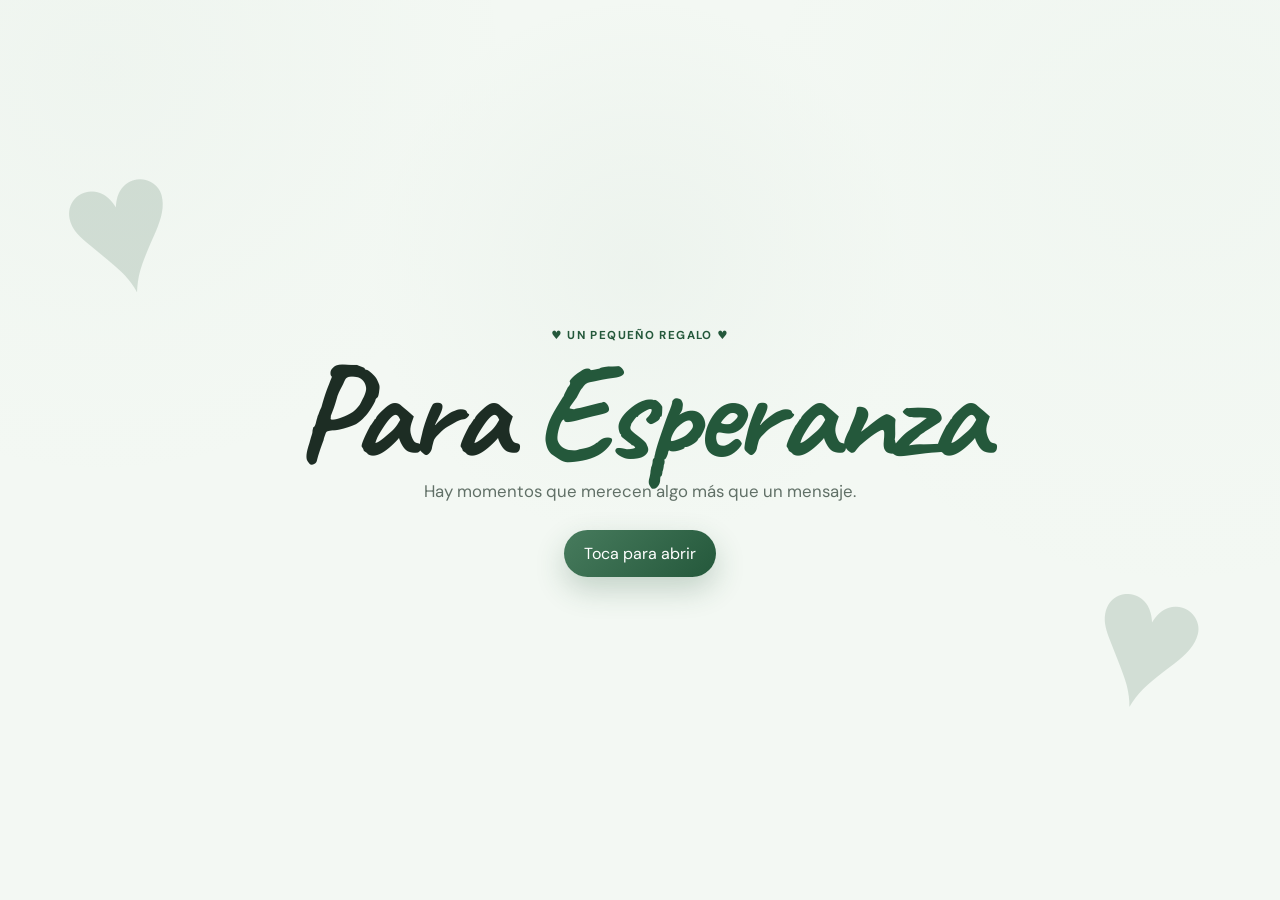
==== commit 772ca78b: "Update eyebrow text in index.html" ====
--- a/index.html
+++ b/index.html
@@ -17,7 +17,7 @@
   <main>
     <section class="hero" id="inicio">
       <div class="hero-inner">
-        <div class="eyebrow">♥ Un pequeño regalo</div>
+        <div class="eyebrow">♥ Un pequeño regalo ♥</div>
         <h1>Para <span id="recipientName">Esperanza</span></h1>
         <p class="hero-subtitle">Hay momentos que merecen algo más que un mensaje.</p>
         <a href="index2.html">
